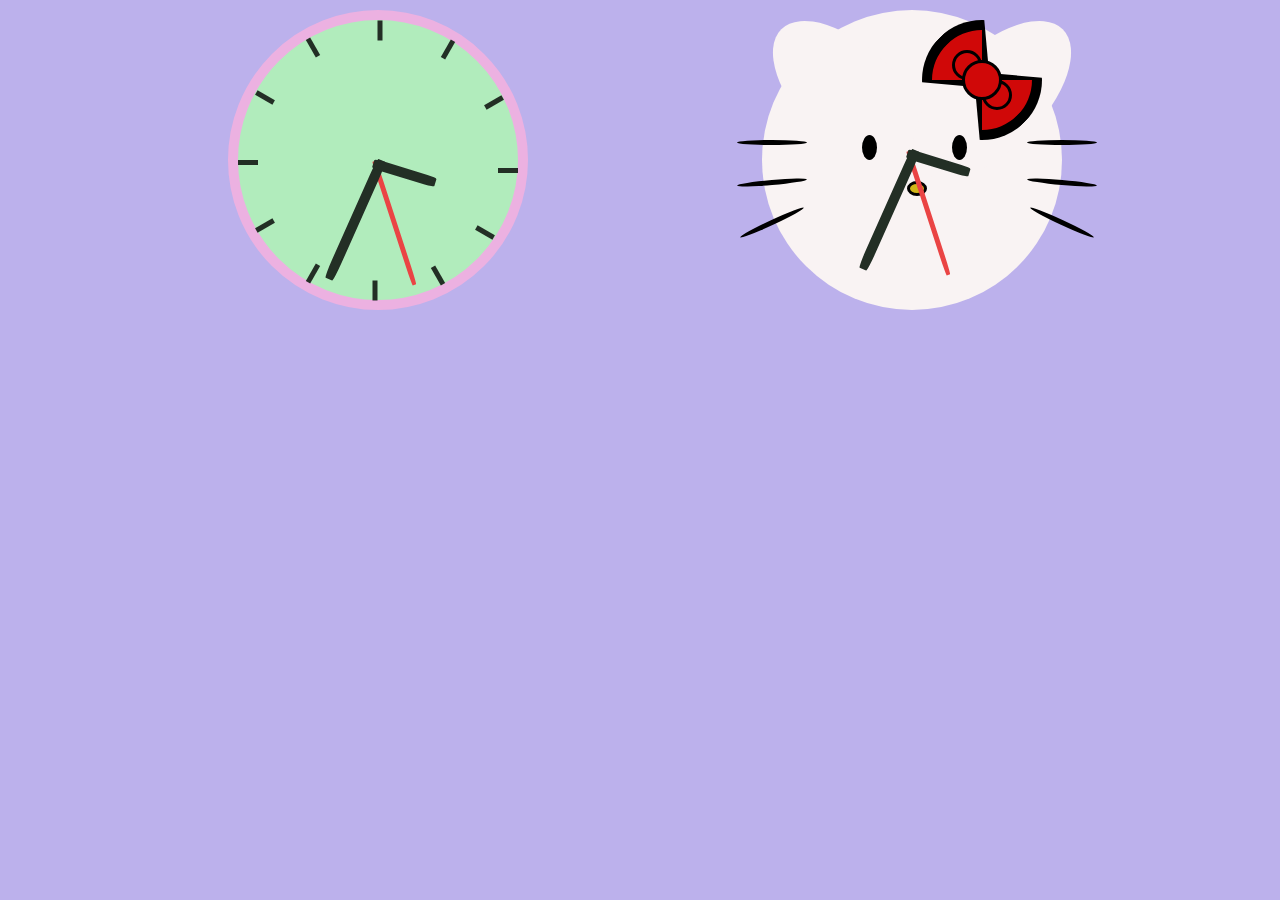
==== index.html @ f3e0c0d2 "implementing columns to position clocks and their features, and still fixing the mobile space issue" ====
<!DOCTYPE html>
<html>
<head lang="en-us">
	<title>Clock</title>
	<meta charset="utf-8">
	<meta name="viewport" content="width=device-width, initial-scale=1">
	<link rel="stylesheet" type="text/css" href="css/stylesheet.css">
</head>
<body>
	<div class="container-fluid">
		<div class="row">
			<div class="col-xs-12 col-sm-12 col-md-4 col-lg-4 col-lg-offset-2">
				<div id="clock">
					<div class="row">
						<div id="twelve" class="tick"></div>
						<div id="one" class="tick"></div>
						<div id="two" class="tick"></div>
						<div id="three" class="tick"></div>
						<div id="four" class="tick"></div>
						<div id="five" class="tick"></div>
						<div id="six" class="tick"></div>
						<div id="seven" class="tick"></div>
						<div id="eight" class="tick"></div>
						<div id="nine" class="tick"></div>
						<div id="ten" class="tick"></div>
						<div id="eleven" class="tick"></div>

						<div id="center" class="col-lg-12 col-xs-12">
							<div class="hour"></div>
							<div class="min"></div>
							<div class="sec"></div>
						</div>
				    </div>	
				</div>
			</div>
			<div class="col-xs-12 col-sm-12 col-md-4 col-lg-4 col-lg-offset-1">
				<div id="kitty-clock">
					<div class="row">
					<div id="left-ear" class="ear"></div>
					<div id="bow">						
					    <div id="trapezoid-red"></div>
					    <div id="trapeziod-black"></div>						
						<div id="left-knot" class="knot"></div>
						<div id="center-knot" class="knot"></div>
						<div id="right-knot" class="knot"></div>
					</div>
					<div id="right-ear" class="ear"></div>
						
						<div id="center" class="col-lg-12">
							<div class="row">								
								<div class="col-xs-12">
									<div class="hour"></div>
									<div class="min"></div>
									<div class="sec"></div>
								</div>
						    </div>
						    <div class="row">
						    		<div class="col-xs-1">						    	
							    		<div id="whisker1" class="whisker"></div>
							    		<div id="whisker2" class="whisker"></div>
							    		<div id="whisker3" class="whisker"></div>
						    		</div>
						    		<div class="col-xs-1">
							    		<div id="whisker4" class="whisker"></div>
							    		<div id="whisker5" class="whisker"></div>
							    		<div id="whisker6" class="whisker"></div>   
						    		</div> 	
						    	<div class="col-xs-1">
									<div id="left-eye" class="eyes"></div>
								</div>
								<div class="col-xs-1">
									<div id="right-eye" class="eyes"></div>
								</div>								
							</div>
							<div class="row">
								<div class="col-xs-1">
									<div id="nose"></div>
								</div>
							</div>
							
						</div>
				    </div>	
				</div>
	        </div>
	    </div>
	</div>

	<script src="https://ajax.googleapis.com/ajax/libs/jquery/2.2.4/jquery.min.js"></script>

	<script src="https://maxcdn.bootstrapcdn.com/bootstrap/3.3.7/js/bootstrap.min.js" integrity="sha384-Tc5IQib027qvyjSMfHjOMaLkfuWVxZxUPnCJA7l2mCWNIpG9mGCD8wGNIcPD7Txa" crossorigin="anonymous"></script>

	<link rel="stylesheet" href="https://maxcdn.bootstrapcdn.com/bootstrap/3.3.7/css/bootstrap.min.css" integrity="sha384-BVYiiSIFeK1dGmJRAkycuHAHRg32OmUcww7on3RYdg4Va+PmSTsz/K68vbdEjh4u" crossorigin="anonymous">

	<script type="text/javascript" src="js/app.js"></script>
</body>
</html>
---- css/stylesheet.css ----
/*
1) Basics

2) Clock
	a) Hands
	b) Face

3) Hello Kitty
	a) Head
	b) Face
	c) Bow
*/


/*1) Basics*/

html, .container-fluid{
	background-color: #BCB1EC;
}

body, .container-fluid{
	position: absolute;
	height: 100%;
	width: 100%;
}

/*2) Clock*/

/*a) Hands*/

.sec{
	background-color: #EA4444;
	width: 5px;
	height: 130px;
	border-radius: 15%;
	
	transform: rotate(180deg);
	transform-origin: .57rem .46rem;

	position: relative;
	z-index: 1;
}

.min{
	background-color: #232F25;
	width: 10px;
	height: 130px;
	border-radius: 15%;
	
	transform: rotate(180deg);
	transform-origin: .6rem .9rem;
	
	position: absolute;
	z-index: 2;
}

.hour{
	background-color: #232F25;
	width: 10px;
	height: 65px;
	border-radius: 15%;

	transform: rotate(180deg);
	transform-origin: .5rem .5rem;

	position: absolute;
	z-index: 3;
}

/*b) Face*/

#clock{
	background-color: #b1ecbc;
	height: 300px;
	width: 300px;
	border-radius: 50%;
	margin-top: 1rem;
	border: 10px solid #ecb1e1;

	/*looks centered*/
	padding-top: 14rem;
	padding-left: 13.5rem;
}

.tick{
	width: 20px;
	height: 5px;
	background-color: #232F25;

	position: absolute;
	z-index: 1;
}

#one{
	margin-left: 8rem;
	margin-top: -11.3rem;
	transform: rotate(120deg);
}

#two{
	margin-left: 12.6rem;
	margin-top: -6rem;
	transform: rotate(150deg);
}

#three{
	margin-left: 14rem;
	margin-top: .8rem;
}

#four{
	margin-left: 11.7rem;
	margin-top: 7rem;
	transform: rotate(210deg);
}

#five{
	margin-left: 7rem;
	margin-top: 11.3rem;
	transform: rotate(240deg);
}

#six{
	margin-top: 12.8rem;
	margin-left: .7rem;
	transform: rotate(90deg);
}

#seven{
	margin-top: 11.1rem;
	margin-left: -5.5rem;
	transform: rotate(120deg);
}

#eight{
	margin-top: 6.3rem;
	margin-left: -10.3rem;
	transform: rotate(150deg);
}

#nine{
	margin-left: -12rem;
}

#ten{
	margin-left: -10.3rem;
	margin-top: -6.5rem;
	transform: rotate(210deg);
}

#eleven{
	margin-left: -5.5rem;
	margin-top: -11.5rem;
	transform: rotate(240deg);
}

#twelve{
	margin-top: -13.2rem;
	margin-left: 1.2rem;
	transform: rotate(90deg);
}

/*2) Hello Kitty*/

/*a) Head*/

#kitty-clock{
	background-color: #F9F3F3;
	height: 300px;
	width: 300px;
	border-radius: 50%;
	margin-top: 1rem;

	padding-top: 14rem;
	padding-left: 14.5rem;

	position: absolute;
	z-index: 2;
}

@media(max-width: 425px){
	#kitty-clock{
		/*margin-left: 80%;*/
		/*margin-right: 5%;*/
	}
}

.ear{
	background-color: #F9F3F3;

	position: relative;
	z-index: -5;
	
    /*source: https://css-tricks.com/examples/ShapesOfCSS/*/
    /*oval*/
	width: 200px;
	height: 100px;
	-moz-border-radius: 100px / 50px;
	-webkit-border-radius: 100px / 50px;
	border-radius: 100px / 50px;
}

#right-ear{
	transform: rotate(135deg);
	margin-right: -37px;
	margin-top: -100px;	
}

#left-ear{
	transform: rotate(45deg);
	margin-top: -100px;
	margin-left: -140px;
}

/*b) Face*/

.whisker{
	height: 5px;
	width: 70px;
	border-radius: 50%;
	background-color: black;

	position: absolute;
	z-index: 0;
}

#whisker1{
	margin-left: -170px;
    margin-top: -140px;
    transform: rotate(0deg);
}

#whisker2{
	margin-left: -170px;
    margin-top: -100px;
    transform: rotate(-5deg);
}

#whisker3{
	margin-left: -170px;
    margin-top: -60px;
    transform: rotate(155deg);
}

#whisker4{
	margin-left: 90px;
    margin-top: -140px;
    transform: rotate(0deg);
}

#whisker5{
	margin-left: 90px;
    margin-top: -100px;
    transform: rotate(5deg);
}

#whisker6{
	margin-left: 90px;
    margin-top: -60px;
    transform: rotate(-155deg);
}

#nose{
	width: 20px;
	height: 15px;
	background-color: #D0B618;
	border-radius: 50%;
	margin-top: -100px;
	border: 3px solid black;

	position: absolute;
	z-index: 0;
}

.eyes{
	height: 15px;
	width: 25px;
	background-color: black;
	transform: rotate(90deg);
	border-radius: 50%;

	position: absolute;
	z-index: 0;
}

#left-eye{
	margin-left: -110px;
	margin-top: -140px;
}

#right-eye{
	margin-left: -50px;
	margin-top: -140px;
}

/*c) Bow*/

.knot{
	border-radius: 50%;
	border: 3px solid black;
	background-color: #D00808;
}

#center-knot{
	width: 40px;
	height: 40px;
	margin-top: -90px;
	margin-left: 70px;

	position: absolute;
	z-index: -1;
}

#left-knot{
	width: 30px;
	height: 30px;
	margin-top: -100px;
	margin-left: 60px;

	position: absolute;
	z-index: -2;
}

#right-knot{
	width: 30px;
	height: 30px;
	margin-top: -70px;
	margin-left: 90px;

	position: absolute;
	z-index: -2;
}

#trapezoid-red{
	margin-top: -120px;
	margin-left: 40px;

	border-radius: 50%;
	transform: rotate(135deg);
	position: absolute;
	z-index: -3;

	/*source: https://css-tricks.com/examples/ShapesOfCSS/*/
	/*trapeziod*/
	border-top: 50px solid #D00808;
	border-bottom: 50px solid #D00808;
	border-left: 50px solid transparent;
	border-right: 50px solid transparent;
	height: 0;
	width: 100px;
}

#trapeziod-black{
	margin-top: -130px;
	margin-left: 30px;

	border-radius: 50%;
	transform: rotate(135deg);
	position: absolute;
	z-index: -4;

	/*source: https://css-tricks.com/examples/ShapesOfCSS/*/
	/*trapeziod*/
	border-top: 60px solid black;
	border-bottom: 60px solid black;
	border-left: 50px solid transparent;
	border-right: 50px solid transparent;
	height: 0;
	width: 120px;
}
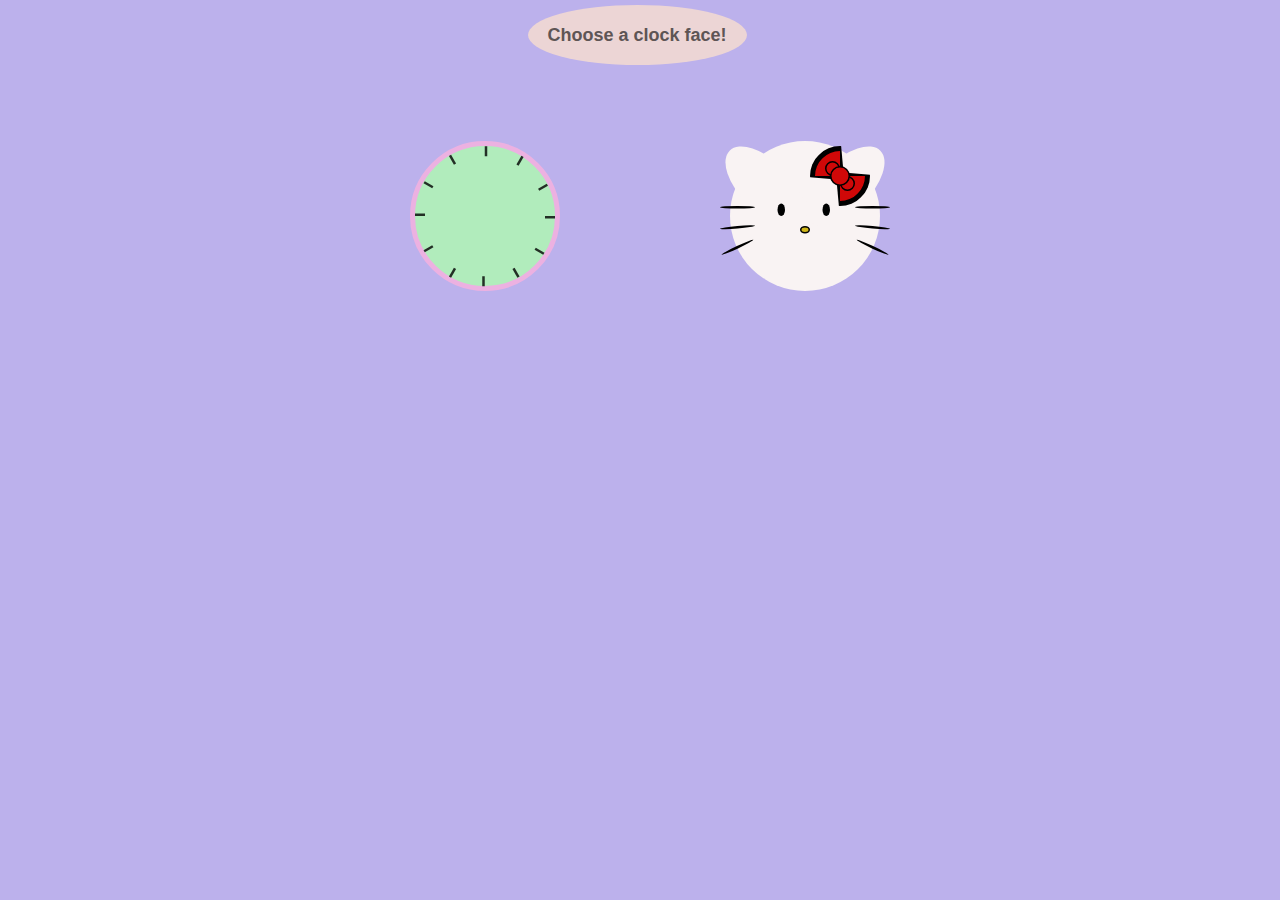
==== commit ec008173: "working on opening page, made the clocks smaller and with no hands" ====
--- a/index.html
+++ b/index.html
@@ -4,12 +4,23 @@
 	<title>Clock</title>
 	<meta charset="utf-8">
 	<meta name="viewport" content="width=device-width, initial-scale=1">
+	<link rel="stylesheet" type="text/css" href="css/normalize.css">
+	<!-- <link rel="stylesheet" type="text/css" href="css/kitty.css"> -->
+	<link rel="stylesheet" type="text/css" href="css/normal_clock.css">
 	<link rel="stylesheet" type="text/css" href="css/stylesheet.css">
 </head>
 <body>
+	<!--*user sees opening screen
+	    *asks user which clock to choose, with small images of each one (with no hands)
+	    *user clicks on one
+	    *clock displays in the center of screen
+	    *can alter colors?
+	    *small button at bottom of screen to change clock-->
 	<div class="container-fluid">
+	<h3><span class="label" id="choose">Choose a clock face!</span></h3>
 		<div class="row">
-			<div class="col-xs-12 col-sm-12 col-md-4 col-lg-4 col-lg-offset-2">
+			
+			 <div class="col-xs-1 col-xs-offset-3">
 				<div id="clock">
 					<div class="row">
 						<div id="twelve" class="tick"></div>
@@ -23,62 +34,36 @@
 						<div id="eight" class="tick"></div>
 						<div id="nine" class="tick"></div>
 						<div id="ten" class="tick"></div>
-						<div id="eleven" class="tick"></div>
-
-						<div id="center" class="col-lg-12 col-xs-12">
-							<div class="hour"></div>
-							<div class="min"></div>
-							<div class="sec"></div>
-						</div>
+						<div id="eleven" class="tick"></div>						
 				    </div>	
 				</div>
 			</div>
-			<div class="col-xs-12 col-sm-12 col-md-4 col-lg-4 col-lg-offset-1">
+			<div class="col-xs-1 col-xs-offset-2">
 				<div id="kitty-clock">
 					<div class="row">
-					<div id="left-ear" class="ear"></div>
-					<div id="bow">						
-					    <div id="trapezoid-red"></div>
-					    <div id="trapeziod-black"></div>						
-						<div id="left-knot" class="knot"></div>
-						<div id="center-knot" class="knot"></div>
-						<div id="right-knot" class="knot"></div>
-					</div>
-					<div id="right-ear" class="ear"></div>
+						<div id="left-ear" class="ear"></div>
+						<div id="bow">						
+						    <div id="trapezoid-red"></div>
+						    <div id="trapeziod-black"></div>						
+							<div id="left-knot" class="knot"></div>
+							<div id="center-knot" class="knot"></div>
+							<div id="right-knot" class="knot"></div>
+						</div>
+						<div id="right-ear" class="ear"></div>
 						
-						<div id="center" class="col-lg-12">
-							<div class="row">								
-								<div class="col-xs-12">
-									<div class="hour"></div>
-									<div class="min"></div>
-									<div class="sec"></div>
-								</div>
-						    </div>
-						    <div class="row">
-						    		<div class="col-xs-1">						    	
-							    		<div id="whisker1" class="whisker"></div>
-							    		<div id="whisker2" class="whisker"></div>
-							    		<div id="whisker3" class="whisker"></div>
-						    		</div>
-						    		<div class="col-xs-1">
-							    		<div id="whisker4" class="whisker"></div>
-							    		<div id="whisker5" class="whisker"></div>
-							    		<div id="whisker6" class="whisker"></div>   
-						    		</div> 	
-						    	<div class="col-xs-1">
-									<div id="left-eye" class="eyes"></div>
-								</div>
-								<div class="col-xs-1">
-									<div id="right-eye" class="eyes"></div>
-								</div>								
-							</div>
-							<div class="row">
-								<div class="col-xs-1">
-									<div id="nose"></div>
-								</div>
-							</div>
-							
+						<div id="left-whiskers">				    	
+							<div id="whisker1" class="whisker"></div>
+							<div id="whisker2" class="whisker"></div>
+							<div id="whisker3" class="whisker"></div>
 						</div>
+						<div id="right-whiskers"> 
+							<div id="whisker4" class="whisker"></div>
+							<div id="whisker5" class="whisker"></div>
+							<div id="whisker6" class="whisker"></div>   
+						</div> 	
+						<div id="left-eye" class="eyes"></div>
+						<div id="right-eye" class="eyes"></div>
+						<div id="nose"></div>
 				    </div>	
 				</div>
 	        </div>
@@ -91,6 +76,6 @@
 
 	<link rel="stylesheet" href="https://maxcdn.bootstrapcdn.com/bootstrap/3.3.7/css/bootstrap.min.css" integrity="sha384-BVYiiSIFeK1dGmJRAkycuHAHRg32OmUcww7on3RYdg4Va+PmSTsz/K68vbdEjh4u" crossorigin="anonymous">
 
-	<script type="text/javascript" src="js/app.js"></script>
+	<!-- <script type="text/javascript" src="js/app.js"></script> -->
 </body>
 </html>--- a/css/kitty.css
+++ b/css/kitty.css
@@ -0,0 +1,270 @@
+/*2) Hello Kitty*/
+
+html, .container-fluid{
+	background-color: #BCB1EC;
+}
+
+body, .container-fluid{
+	position: absolute;
+	height: 100%;
+	width: 100%;
+
+	padding-left: auto;
+	padding-right: auto;
+}
+
+/*a) Hands*/
+
+.sec{
+	background-color: #EA4444;
+	width: 5px;
+	height: 130px;
+	border-radius: 15%;
+
+	top: -5px;
+	
+	transform: rotate(180deg);
+	transform-origin: .5rem .5rem;/*.57rem .46rem;*/
+	position: relative;
+	z-index: 1;
+}
+
+.min{
+	background-color: #232F25;
+	width: 10px;
+	height: 130px;
+	border-radius: 15%;
+
+	top: -5px;
+	
+	transform: rotate(180deg);
+	transform-origin: .5rem .5rem;/*.6rem .9rem;*/
+	
+	position: absolute;
+	z-index: 2;
+}
+
+.hour{
+	background-color: #232F25;
+	width: 10px;
+	height: 65px;
+	border-radius: 15%;
+
+	top: -5px;
+
+	transform: rotate(180deg);
+	transform-origin: .5rem .5rem;
+
+	position: absolute;
+	z-index: 3;
+}
+
+/*a) Head*/
+
+#kitty-clock{
+	background-color: #F9F3F3;
+	height: 300px;
+	width: 300px;
+	border-radius: 50%;
+	margin-top: 1rem;
+
+	padding-top: 14rem;
+	padding-left: 14.5rem;
+
+	position: absolute;
+	z-index: 2;
+}
+
+.ear{
+	background-color: #F9F3F3;
+
+	position: relative;
+	z-index: -5;
+	
+    /*source: https://css-tricks.com/examples/ShapesOfCSS/*/
+    /*oval*/
+	width: 200px;
+	height: 100px;
+	-moz-border-radius: 100px / 50px;
+	-webkit-border-radius: 100px / 50px;
+	border-radius: 100px / 50px;
+}
+
+#right-ear{
+	transform: rotate(135deg);
+	margin-right: -17px;
+	margin-top: -100px;	
+}
+
+#left-ear{
+	transform: rotate(45deg);
+	
+	margin-top: -100px;
+	margin-left: -160px;
+	
+}
+
+/*b) Face*/
+
+.whisker{
+	height: 5px;
+	width: 70px;
+	border-radius: 50%;
+	background-color: black;
+
+	position: absolute;
+	z-index: 0;
+}
+
+#whisker1{
+	margin-left: -170px;
+    margin-top: -140px;
+    transform: rotate(0deg);
+}
+
+#whisker2{
+	margin-left: -170px;
+    margin-top: -100px;
+    transform: rotate(-5deg);
+}
+
+#whisker3{
+	margin-left: -170px;
+    margin-top: -60px;
+    transform: rotate(155deg);
+}
+
+#whisker4{
+	margin-left: 80px;
+    margin-top: -140px;
+    transform: rotate(0deg);
+}
+
+#whisker5{
+	margin-left: 80px;
+    margin-top: -100px;
+    transform: rotate(5deg);
+}
+
+#whisker6{
+	margin-left: 80px;
+    margin-top: -60px;
+    transform: rotate(-155deg);
+}
+
+#nose{
+	width: 20px;
+	height: 15px;
+	background-color: #D0B618;
+	border-radius: 50%;
+	margin-top: -100px;
+	border: 3px solid black;
+
+	position: absolute;
+	z-index: 0;
+}
+
+.eyes{
+	height: 15px;
+	width: 25px;
+	background-color: black;
+	transform: rotate(90deg);
+	border-radius: 50%;
+
+	position: absolute;
+	z-index: 0;
+}
+
+#left-eye{
+	margin-left: -110px;
+	margin-top: -140px;
+}
+
+#right-eye{
+	margin-left: -50px;
+	margin-top: -140px;
+}
+
+/*c) Bow*/
+
+#bow{
+	position: absolute;
+	left: 160px;
+	top: 10px;
+}
+
+.knot{
+	border-radius: 50%;
+	border: 3px solid black;
+	background-color: #D00808;
+}
+
+#center-knot{
+	width: 40px;
+	height: 40px;
+	margin-top: 40px;
+	margin-left: 40px;
+
+	position: absolute;
+	z-index: -1;
+}
+
+#left-knot{
+	width: 30px;
+	height: 30px;
+
+	margin-top: 30px;
+	margin-left: 30px;
+
+	position: absolute;
+	z-index: -2;
+}
+
+#right-knot{
+	width: 30px;
+	height: 30px;
+
+	margin-top: 60px;
+	margin-left: 60px;
+
+	position: absolute;
+	z-index: -2;
+}
+
+#trapezoid-red{
+	margin-top: 10px;
+	margin-left: 10px;
+
+	border-radius: 50%;
+	transform: rotate(135deg);
+	position: absolute;
+	z-index: -3;
+
+	/*source: https://css-tricks.com/examples/ShapesOfCSS/*/
+	/*trapeziod*/
+	border-top: 50px solid #D00808;
+	border-bottom: 50px solid #D00808;
+	border-left: 50px solid transparent;
+	border-right: 50px solid transparent;
+	height: 0;
+	width: 100px;
+}
+
+#trapeziod-black{
+	/*margin-top: 0px;
+	margin-left: 0px;*/
+
+	border-radius: 50%;
+	transform: rotate(135deg);
+	position: absolute;
+	z-index: -4;
+
+	/*source: https://css-tricks.com/examples/ShapesOfCSS/*/
+	/*trapeziod*/
+	border-top: 60px solid black;
+	border-bottom: 60px solid black;
+	border-left: 50px solid transparent;
+	border-right: 50px solid transparent;
+	height: 0;
+	width: 120px;
+}--- a/css/normal_clock.css
+++ b/css/normal_clock.css
@@ -0,0 +1,152 @@
+html, .container-fluid{
+	background-color: #BCB1EC;
+}
+
+body, .container-fluid{
+	position: absolute;
+	height: 100%;
+	width: 100%;
+
+	padding-left: auto;
+	padding-right: auto;
+}
+
+/*Hands*/
+
+.sec{
+	background-color: #EA4444;
+	width: 5px;
+	height: 130px;
+	border-radius: 15%;
+
+	top: -5px;
+	
+	transform: rotate(180deg);
+	transform-origin: .5rem .5rem;/*.57rem .46rem;*/
+	position: relative;
+	z-index: 1;
+}
+
+.min{
+	background-color: #232F25;
+	width: 10px;
+	height: 130px;
+	border-radius: 15%;
+
+	top: -5px;
+	
+	transform: rotate(180deg);
+	transform-origin: .5rem .5rem;/*.6rem .9rem;*/
+	
+	position: absolute;
+	z-index: 2;
+}
+
+.hour{
+	background-color: #232F25;
+	width: 10px;
+	height: 65px;
+	border-radius: 15%;
+
+	top: -5px;
+
+	transform: rotate(180deg);
+	transform-origin: .5rem .5rem;
+
+	position: absolute;
+	z-index: 3;
+}
+
+/*Face*/
+
+#clock{
+	background-color: #b1ecbc;
+	height: 300px;
+	width: 300px;
+	border-radius: 50%;
+	margin-top: 1rem;
+	border: 10px solid #ecb1e1;
+
+	/*looks centered*/
+	padding-top: 14rem;
+	padding-left: 13.5rem;
+}
+
+.tick{
+	width: 20px;
+	height: 5px;
+	background-color: #232F25;
+
+	position: absolute;
+	z-index: 1;
+}
+
+#one{
+	margin-left: 8rem;
+	margin-top: -11.3rem;
+	transform: rotate(120deg);
+}
+
+#two{
+	margin-left: 12.6rem;
+	margin-top: -6rem;
+	transform: rotate(150deg);
+}
+
+#three{
+	margin-left: 14rem;
+	margin-top: 0rem;
+}
+
+#four{
+	margin-left: 11.9rem;
+	margin-top: 6.8rem;
+	transform: rotate(210deg);
+}
+
+#five{
+	margin-left: 7.2rem;
+	margin-top: 11.1rem;
+	transform: rotate(240deg);
+}
+
+#six{
+	margin-top: 12.8rem;
+	margin-left: .7rem;
+	transform: rotate(90deg);
+}
+
+#seven{
+	margin-top: 11.1rem;
+	margin-left: -5.5rem;
+	transform: rotate(120deg);
+}
+
+#eight{
+	margin-top: 6.3rem;
+	margin-left: -10.3rem;
+	transform: rotate(150deg);
+}
+
+#nine{
+	margin-left: -12rem;
+	margin-top: -.5rem;
+}
+
+#ten{
+	margin-left: -10.3rem;
+	margin-top: -6.5rem;
+	transform: rotate(210deg);
+}
+
+#eleven{
+	margin-left: -5.5rem;
+	margin-top: -11.5rem;
+	transform: rotate(240deg);
+}
+
+#twelve{
+	margin-top: -13.2rem;
+	margin-left: 1.2rem;
+	transform: rotate(90deg);
+}--- a/css/stylesheet.css
+++ b/css/stylesheet.css
@@ -1,169 +1,31 @@
-/*
-1) Basics
-
-2) Clock
-	a) Hands
-	b) Face
-
-3) Hello Kitty
-	a) Head
-	b) Face
-	c) Bow
-*/
-
-
-/*1) Basics*/
-
 html, .container-fluid{
 	background-color: #BCB1EC;
+
 }
 
 body, .container-fluid{
 	position: absolute;
 	height: 100%;
 	width: 100%;
-}
-
-/*2) Clock*/
-
-/*a) Hands*/
-
-.sec{
-	background-color: #EA4444;
-	width: 5px;
-	height: 130px;
-	border-radius: 15%;
-	
-	transform: rotate(180deg);
-	transform-origin: .57rem .46rem;
-
-	position: relative;
-	z-index: 1;
-}
-
-.min{
-	background-color: #232F25;
-	width: 10px;
-	height: 130px;
-	border-radius: 15%;
-	
-	transform: rotate(180deg);
-	transform-origin: .6rem .9rem;
-	
-	position: absolute;
-	z-index: 2;
-}
-
-.hour{
-	background-color: #232F25;
-	width: 10px;
-	height: 65px;
-	border-radius: 15%;
-
-	transform: rotate(180deg);
-	transform-origin: .5rem .5rem;
-
-	position: absolute;
-	z-index: 3;
-}
-
-/*b) Face*/
-
-#clock{
-	background-color: #b1ecbc;
-	height: 300px;
-	width: 300px;
-	border-radius: 50%;
-	margin-top: 1rem;
-	border: 10px solid #ecb1e1;
-
-	/*looks centered*/
-	padding-top: 14rem;
-	padding-left: 13.5rem;
-}
-
-.tick{
-	width: 20px;
-	height: 5px;
-	background-color: #232F25;
-
-	position: absolute;
-	z-index: 1;
-}
-
-#one{
-	margin-left: 8rem;
-	margin-top: -11.3rem;
-	transform: rotate(120deg);
-}
-
-#two{
-	margin-left: 12.6rem;
-	margin-top: -6rem;
-	transform: rotate(150deg);
-}
-
-#three{
-	margin-left: 14rem;
-	margin-top: .8rem;
-}
-
-#four{
-	margin-left: 11.7rem;
-	margin-top: 7rem;
-	transform: rotate(210deg);
-}
-
-#five{
-	margin-left: 7rem;
-	margin-top: 11.3rem;
-	transform: rotate(240deg);
-}
-
-#six{
-	margin-top: 12.8rem;
-	margin-left: .7rem;
-	transform: rotate(90deg);
-}
-
-#seven{
-	margin-top: 11.1rem;
-	margin-left: -5.5rem;
-	transform: rotate(120deg);
-}
-
-#eight{
-	margin-top: 6.3rem;
-	margin-left: -10.3rem;
-	transform: rotate(150deg);
-}
-
-#nine{
-	margin-left: -12rem;
-}
-
-#ten{
-	margin-left: -10.3rem;
-	margin-top: -6.5rem;
-	transform: rotate(210deg);
-}
-
-#eleven{
-	margin-left: -5.5rem;
-	margin-top: -11.5rem;
-	transform: rotate(240deg);
-}
-
-#twelve{
-	margin-top: -13.2rem;
-	margin-left: 1.2rem;
-	transform: rotate(90deg);
-}
-
-/*2) Hello Kitty*/
-
-/*a) Head*/
-
+
+	padding-left: auto;
+	padding-right: auto;
+
+}
+
+#choose{
+	padding: 20px;
+	border-radius: 50%;
+	background-color: #ECD5D5;
+	color: #5e5555;
+	margin-left: 41%;	
+	margin-top: 10px;
+}
+
+#clock, #kitty-clock{
+	transform: scale(.5);
+
+}
 #kitty-clock{
 	background-color: #F9F3F3;
 	height: 300px;
@@ -176,13 +38,6 @@
 
 	position: absolute;
 	z-index: 2;
-}
-
-@media(max-width: 425px){
-	#kitty-clock{
-		/*margin-left: 80%;*/
-		/*margin-right: 5%;*/
-	}
 }
 
 .ear{
@@ -202,17 +57,28 @@
 
 #right-ear{
 	transform: rotate(135deg);
-	margin-right: -37px;
+	margin-right: -17px;
 	margin-top: -100px;	
 }
 
 #left-ear{
 	transform: rotate(45deg);
+	
 	margin-top: -100px;
-	margin-left: -140px;
+	margin-left: -160px;
+	
 }
 
 /*b) Face*/
+
+#left-whiskers{
+	margin-top: 130px;
+	margin-left: 20px;
+}
+
+#right-whiskers{
+	margin-left: 40px;
+}
 
 .whisker{
 	height: 5px;
@@ -243,19 +109,19 @@
 }
 
 #whisker4{
-	margin-left: 90px;
+	margin-left: 80px;
     margin-top: -140px;
     transform: rotate(0deg);
 }
 
 #whisker5{
-	margin-left: 90px;
+	margin-left: 80px;
     margin-top: -100px;
     transform: rotate(5deg);
 }
 
 #whisker6{
-	margin-left: 90px;
+	margin-left: 80px;
     margin-top: -60px;
     transform: rotate(-155deg);
 }
@@ -266,6 +132,7 @@
 	background-color: #D0B618;
 	border-radius: 50%;
 	margin-top: -100px;
+	margin-left: 10px;
 	border: 3px solid black;
 
 	position: absolute;
@@ -284,16 +151,22 @@
 }
 
 #left-eye{
-	margin-left: -110px;
+	margin-left: -40px;
 	margin-top: -140px;
 }
 
 #right-eye{
-	margin-left: -50px;
+	margin-left: 50px;
 	margin-top: -140px;
 }
 
 /*c) Bow*/
+
+#bow{
+	position: absolute;
+	left: 160px;
+	top: 10px;
+}
 
 .knot{
 	border-radius: 50%;
@@ -304,8 +177,8 @@
 #center-knot{
 	width: 40px;
 	height: 40px;
-	margin-top: -90px;
-	margin-left: 70px;
+	margin-top: 40px;
+	margin-left: 40px;
 
 	position: absolute;
 	z-index: -1;
@@ -314,8 +187,9 @@
 #left-knot{
 	width: 30px;
 	height: 30px;
-	margin-top: -100px;
-	margin-left: 60px;
+
+	margin-top: 30px;
+	margin-left: 30px;
 
 	position: absolute;
 	z-index: -2;
@@ -324,16 +198,17 @@
 #right-knot{
 	width: 30px;
 	height: 30px;
-	margin-top: -70px;
-	margin-left: 90px;
+
+	margin-top: 60px;
+	margin-left: 60px;
 
 	position: absolute;
 	z-index: -2;
 }
 
 #trapezoid-red{
-	margin-top: -120px;
-	margin-left: 40px;
+	margin-top: 10px;
+	margin-left: 10px;
 
 	border-radius: 50%;
 	transform: rotate(135deg);
@@ -351,8 +226,8 @@
 }
 
 #trapeziod-black{
-	margin-top: -130px;
-	margin-left: 30px;
+	/*margin-top: 0px;
+	margin-left: 0px;*/
 
 	border-radius: 50%;
 	transform: rotate(135deg);
@@ -366,7 +241,4 @@
 	border-left: 50px solid transparent;
 	border-right: 50px solid transparent;
 	height: 0;
-	width: 120px;
-}
-
-
+	width: 120px;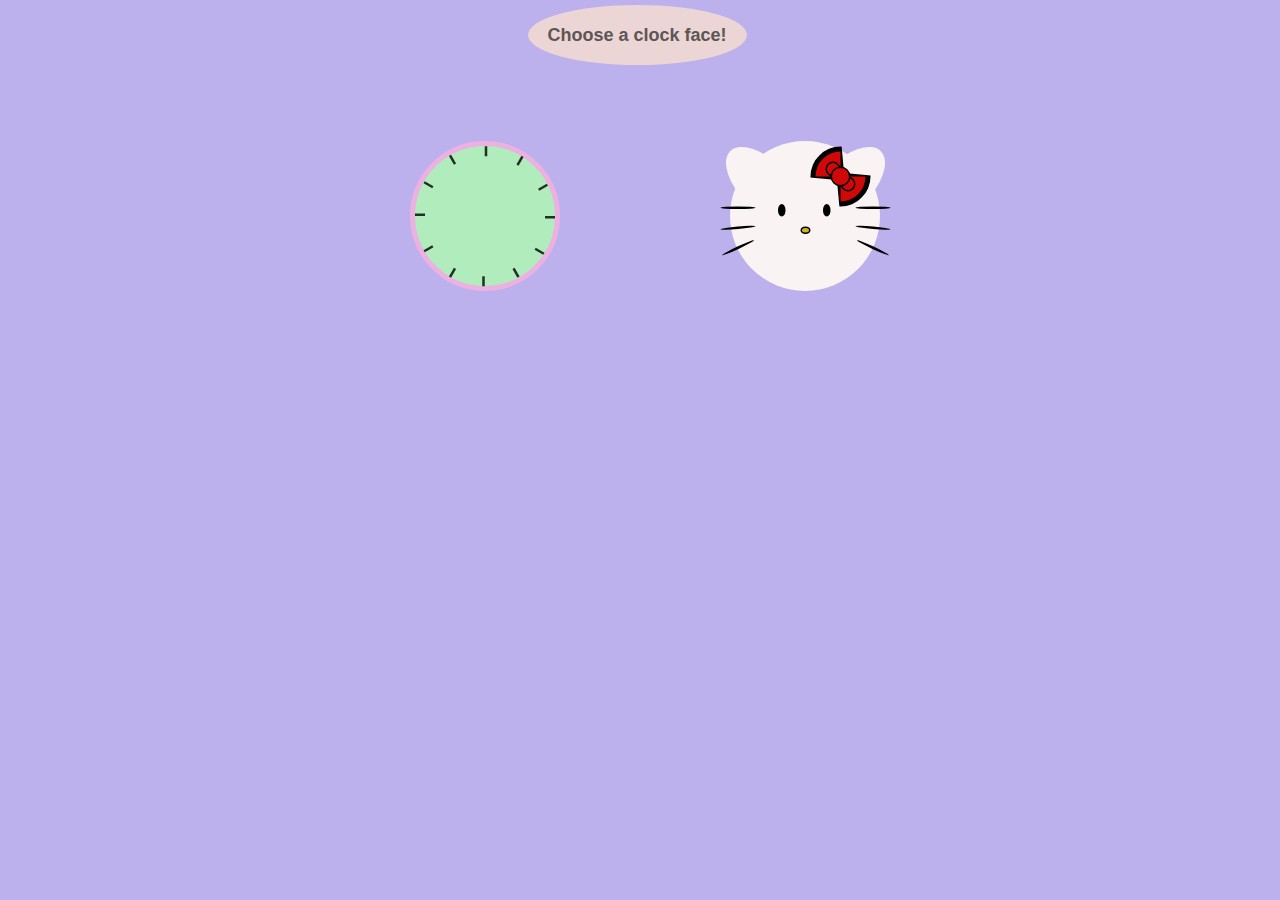
==== commit f895f6bb: "added index.js" ====
--- a/index.html
+++ b/index.html
@@ -21,7 +21,7 @@
 		<div class="row">
 			
 			 <div class="col-xs-1 col-xs-offset-3">
-				<div id="clock">
+				<div id="normal-clock" class="btn">
 					<div class="row">
 						<div id="twelve" class="tick"></div>
 						<div id="one" class="tick"></div>
@@ -39,7 +39,7 @@
 				</div>
 			</div>
 			<div class="col-xs-1 col-xs-offset-2">
-				<div id="kitty-clock">
+				<div id="kitty-clock" class="btn">
 					<div class="row">
 						<div id="left-ear" class="ear"></div>
 						<div id="bow">						
@@ -76,6 +76,6 @@
 
 	<link rel="stylesheet" href="https://maxcdn.bootstrapcdn.com/bootstrap/3.3.7/css/bootstrap.min.css" integrity="sha384-BVYiiSIFeK1dGmJRAkycuHAHRg32OmUcww7on3RYdg4Va+PmSTsz/K68vbdEjh4u" crossorigin="anonymous">
 
-	<!-- <script type="text/javascript" src="js/app.js"></script> -->
+	<script type="text/javascript" src="js/index.js"></script>
 </body>
 </html>--- a/css/normal_clock.css
+++ b/css/normal_clock.css
@@ -59,7 +59,7 @@
 
 /*Face*/
 
-#clock{
+#normal-clock{
 	background-color: #b1ecbc;
 	height: 300px;
 	width: 300px;
--- a/css/stylesheet.css
+++ b/css/stylesheet.css
@@ -22,7 +22,7 @@
 	margin-top: 10px;
 }
 
-#clock, #kitty-clock{
+#normal-clock, #kitty-clock{
 	transform: scale(.5);
 
 }
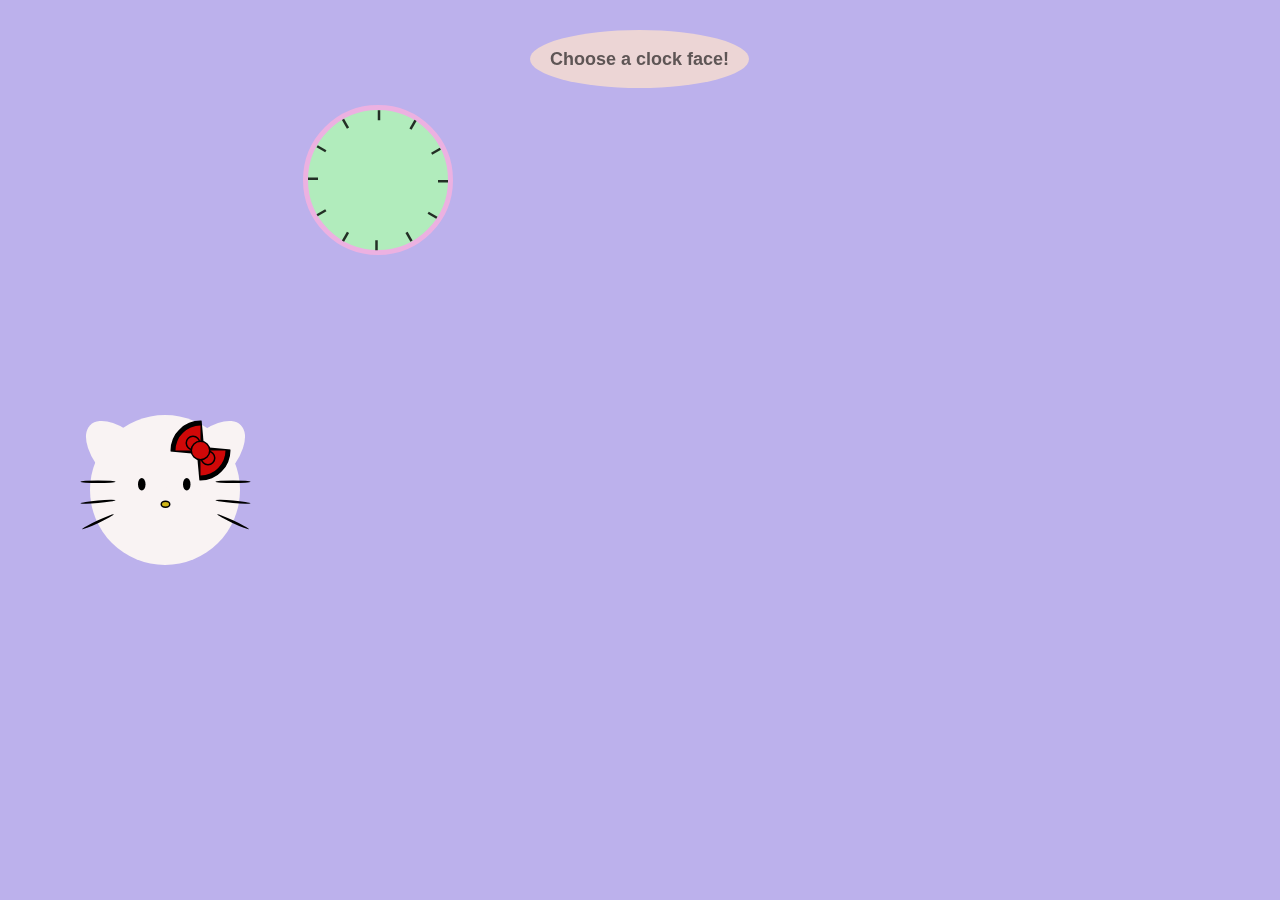
==== commit a509601d: "working on mobile view and centering the clocks" ====
--- a/index.html
+++ b/index.html
@@ -17,11 +17,13 @@
 	    *can alter colors?
 	    *small button at bottom of screen to change clock-->
 	<div class="container-fluid">
-	<h3><span class="label" id="choose">Choose a clock face!</span></h3>
+		<div class="row">		
+			<h3><span class="label centered-fixed" id="choose">Choose a clock face!</span></h3>
+		</div>
 		<div class="row">
 			
-			 <div class="col-xs-1 col-xs-offset-3">
-				<div id="normal-clock" class="btn">
+			 <div class="col-lg-6 col-md-4 col-md-offset-2 col-sm-4 col-sm-offset-1 col-xs-12">
+				<div id="normal-clock" class="btn" action="">
 					<div class="row">
 						<div id="twelve" class="tick"></div>
 						<div id="one" class="tick"></div>
@@ -38,8 +40,8 @@
 				    </div>	
 				</div>
 			</div>
-			<div class="col-xs-1 col-xs-offset-2">
-				<div id="kitty-clock" class="btn">
+			<div class="col-lg-6 col-md-4 col-sm-4 col-xs-12 centered">
+				<div id="kitty-clock" class="btn" action="kitty.html">
 					<div class="row">
 						<div id="left-ear" class="ear"></div>
 						<div id="bow">						
--- a/css/normal_clock.css
+++ b/css/normal_clock.css
@@ -149,4 +149,10 @@
 	margin-top: -13.2rem;
 	margin-left: 1.2rem;
 	transform: rotate(90deg);
+}
+
+@media(max-width: 428px){
+	#normal-clock{
+		transform: scale(.7);
+	}
 }--- a/css/stylesheet.css
+++ b/css/stylesheet.css
@@ -18,7 +18,7 @@
 	border-radius: 50%;
 	background-color: #ECD5D5;
 	color: #5e5555;
-	margin-left: 41%;	
+	/*margin-left: 41%;	*/
 	margin-top: 10px;
 }
 
@@ -241,4 +241,53 @@
 	border-left: 50px solid transparent;
 	border-right: 50px solid transparent;
 	height: 0;
-	width: 120px;+	width: 120px;
+}
+
+/*media queries*/
+@media(max-width: 768px){
+	#normal-clock{
+		margin-left: 11%;
+	}
+	#kitty-clock{
+		margin-left: 11%;
+	}
+}
+
+@media(max-width: 425px){
+	#normal-clock{
+		margin-left: 11%;
+	}
+	#kitty-clock{
+		margin-left: 11%;
+		margin-top: -10rem;
+	}
+}
+
+@media(max-width: 375px){
+	#normal-clock{
+		margin-left: 7%;
+	}
+	#kitty-clock{
+		margin-left: 7%;
+		margin-top: -10rem;
+	}
+}
+
+@media(max-width: 320px){
+	#normal-clock{
+		margin-left: 0;
+	}
+	#kitty-clock{
+		margin-left: 0;
+		margin-top: -10rem;
+	}
+}
+
+
+/*source: https://css-tricks.com/quick-css-trick-how-to-center-an-object-exactly-in-the-center/ */
+.centered-fixed {
+  position: fixed;
+  left: 50%;
+  margin-left: -110px;
+}
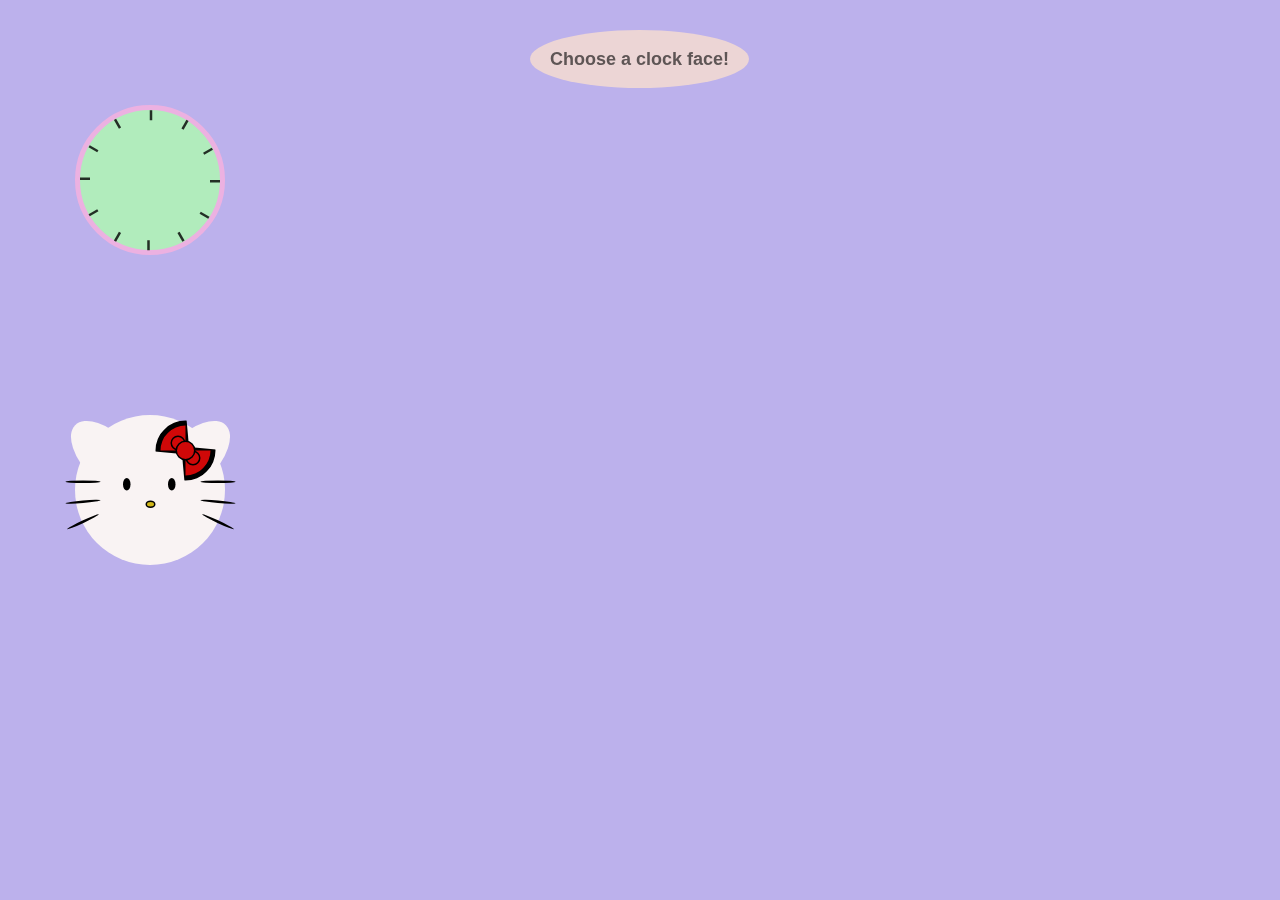
==== commit d17411e0: "still on mobile view" ====
--- a/index.html
+++ b/index.html
@@ -7,7 +7,7 @@
 	<link rel="stylesheet" type="text/css" href="css/normalize.css">
 	<!-- <link rel="stylesheet" type="text/css" href="css/kitty.css"> -->
 	<link rel="stylesheet" type="text/css" href="css/normal_clock.css">
-	<link rel="stylesheet" type="text/css" href="css/stylesheet.css">
+	<link rel="stylesheet" type="text/css" href="css/index.css">
 </head>
 <body>
 	<!--*user sees opening screen
@@ -22,7 +22,7 @@
 		</div>
 		<div class="row">
 			
-			 <div class="col-lg-6 col-md-4 col-md-offset-2 col-sm-4 col-sm-offset-1 col-xs-12">
+			 <div class="">
 				<div id="normal-clock" class="btn" action="">
 					<div class="row">
 						<div id="twelve" class="tick"></div>
@@ -40,7 +40,7 @@
 				    </div>	
 				</div>
 			</div>
-			<div class="col-lg-6 col-md-4 col-sm-4 col-xs-12 centered">
+			<div class="">
 				<div id="kitty-clock" class="btn" action="kitty.html">
 					<div class="row">
 						<div id="left-ear" class="ear"></div>
--- a/css/index.css
+++ b/css/index.css
@@ -0,0 +1,294 @@
+html, .container-fluid{
+	background-color: #BCB1EC;
+
+}
+
+body, .container-fluid{
+	position: absolute;
+	height: 100%;
+	width: 100%;
+
+	padding-left: auto;
+	padding-right: auto;
+
+}
+
+#choose{
+	padding: 20px;
+	border-radius: 50%;
+	background-color: #ECD5D5;
+	color: #5e5555;
+	/*margin-left: 41%;	*/
+	margin-top: 10px;
+}
+
+#normal-clock, #kitty-clock{
+	transform: scale(.5);
+
+}
+#kitty-clock{
+	background-color: #F9F3F3;
+	height: 300px;
+	width: 300px;
+	border-radius: 50%;
+	margin-top: 1rem;
+
+	padding-top: 14rem;
+	padding-left: 14.5rem;
+
+	position: absolute;
+	z-index: 2;
+}
+
+.ear{
+	background-color: #F9F3F3;
+
+	position: relative;
+	z-index: -5;
+	
+    /*source: https://css-tricks.com/examples/ShapesOfCSS/*/
+    /*oval*/
+	width: 200px;
+	height: 100px;
+	-moz-border-radius: 100px / 50px;
+	-webkit-border-radius: 100px / 50px;
+	border-radius: 100px / 50px;
+}
+
+#right-ear{
+	transform: rotate(135deg);
+	margin-right: -17px;
+	margin-top: -100px;	
+}
+
+#left-ear{
+	transform: rotate(45deg);
+	
+	margin-top: -100px;
+	margin-left: -160px;
+	
+}
+
+/*b) Face*/
+
+#left-whiskers{
+	margin-top: 130px;
+	margin-left: 20px;
+}
+
+#right-whiskers{
+	margin-left: 40px;
+}
+
+.whisker{
+	height: 5px;
+	width: 70px;
+	border-radius: 50%;
+	background-color: black;
+
+	position: absolute;
+	z-index: 0;
+}
+
+#whisker1{
+	margin-left: -170px;
+    margin-top: -140px;
+    transform: rotate(0deg);
+}
+
+#whisker2{
+	margin-left: -170px;
+    margin-top: -100px;
+    transform: rotate(-5deg);
+}
+
+#whisker3{
+	margin-left: -170px;
+    margin-top: -60px;
+    transform: rotate(155deg);
+}
+
+#whisker4{
+	margin-left: 80px;
+    margin-top: -140px;
+    transform: rotate(0deg);
+}
+
+#whisker5{
+	margin-left: 80px;
+    margin-top: -100px;
+    transform: rotate(5deg);
+}
+
+#whisker6{
+	margin-left: 80px;
+    margin-top: -60px;
+    transform: rotate(-155deg);
+}
+
+#nose{
+	width: 20px;
+	height: 15px;
+	background-color: #D0B618;
+	border-radius: 50%;
+	margin-top: -100px;
+	margin-left: 10px;
+	border: 3px solid black;
+
+	position: absolute;
+	z-index: 0;
+}
+
+.eyes{
+	height: 15px;
+	width: 25px;
+	background-color: black;
+	transform: rotate(90deg);
+	border-radius: 50%;
+
+	position: absolute;
+	z-index: 0;
+}
+
+#left-eye{
+	margin-left: -40px;
+	margin-top: -140px;
+}
+
+#right-eye{
+	margin-left: 50px;
+	margin-top: -140px;
+}
+
+/*c) Bow*/
+
+#bow{
+	position: absolute;
+	left: 160px;
+	top: 10px;
+}
+
+.knot{
+	border-radius: 50%;
+	border: 3px solid black;
+	background-color: #D00808;
+}
+
+#center-knot{
+	width: 40px;
+	height: 40px;
+	margin-top: 40px;
+	margin-left: 40px;
+
+	position: absolute;
+	z-index: -1;
+}
+
+#left-knot{
+	width: 30px;
+	height: 30px;
+
+	margin-top: 30px;
+	margin-left: 30px;
+
+	position: absolute;
+	z-index: -2;
+}
+
+#right-knot{
+	width: 30px;
+	height: 30px;
+
+	margin-top: 60px;
+	margin-left: 60px;
+
+	position: absolute;
+	z-index: -2;
+}
+
+#trapezoid-red{
+	margin-top: 10px;
+	margin-left: 10px;
+
+	border-radius: 50%;
+	transform: rotate(135deg);
+	position: absolute;
+	z-index: -3;
+
+	/*source: https://css-tricks.com/examples/ShapesOfCSS/*/
+	/*trapeziod*/
+	border-top: 50px solid #D00808;
+	border-bottom: 50px solid #D00808;
+	border-left: 50px solid transparent;
+	border-right: 50px solid transparent;
+	height: 0;
+	width: 100px;
+}
+
+#trapeziod-black{
+	/*margin-top: 0px;
+	margin-left: 0px;*/
+
+	border-radius: 50%;
+	transform: rotate(135deg);
+	position: absolute;
+	z-index: -4;
+
+	/*source: https://css-tricks.com/examples/ShapesOfCSS/*/
+	/*trapeziod*/
+	border-top: 60px solid black;
+	border-bottom: 60px solid black;
+	border-left: 50px solid transparent;
+	border-right: 50px solid transparent;
+	height: 0;
+	width: 120px;
+}
+
+/*media queries*/
+/*@media(max-width: 768px){
+	#normal-clock{
+		margin-left: 11%;
+	}
+	#kitty-clock{
+		margin-left: 11%;
+	}
+}
+
+@media(max-width: 425px){
+	#normal-clock{
+		margin-left: 11%;
+	}
+	#kitty-clock{
+		margin-left: 11%;
+		margin-top: -10rem;
+	}
+}
+*/
+@media(max-width: 400px){
+	#normal-clock{
+		margin-left: 9vw;
+	}
+	#kitty-clock{
+		margin-left: 9vw;
+		margin-top: -10rem;
+	}
+}
+
+@media(max-width: 336px){
+	#normal-clock{
+		margin-left: 5vw;
+		
+	}
+	#kitty-clock{
+		margin-left: 5vw;
+		margin-top: -10rem;
+	}
+}
+
+
+/*source: https://css-tricks.com/quick-css-trick-how-to-center-an-object-exactly-in-the-center/ */
+.centered-fixed {
+  position: fixed;
+  left: 50%;
+  margin-left: -110px;
+}
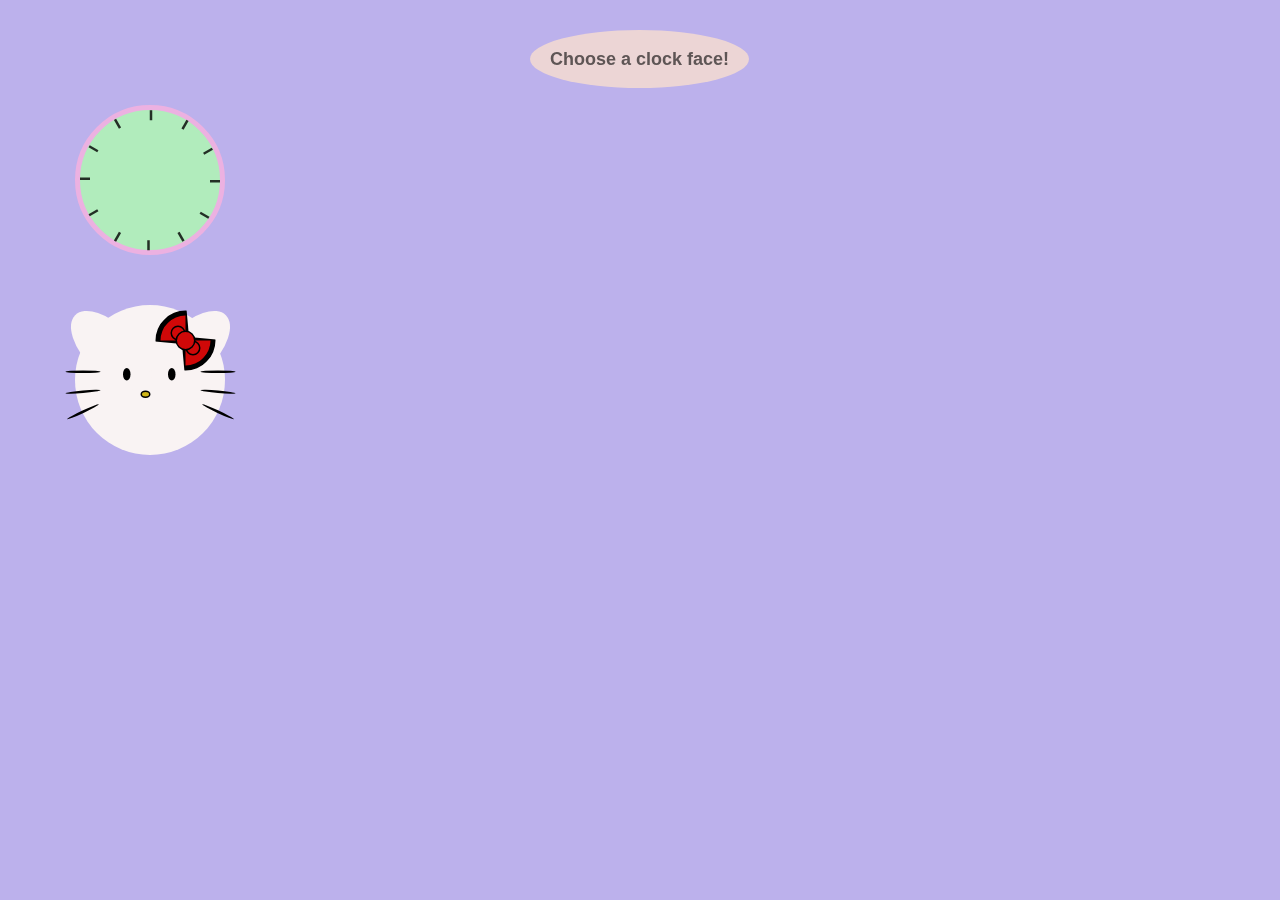
==== commit dcfffc41: "put in @import for kitty.css in index.css" ====
--- a/index.html
+++ b/index.html
@@ -5,7 +5,6 @@
 	<meta charset="utf-8">
 	<meta name="viewport" content="width=device-width, initial-scale=1">
 	<link rel="stylesheet" type="text/css" href="css/normalize.css">
-	<!-- <link rel="stylesheet" type="text/css" href="css/kitty.css"> -->
 	<link rel="stylesheet" type="text/css" href="css/normal_clock.css">
 	<link rel="stylesheet" type="text/css" href="css/index.css">
 </head>
--- a/css/index.css
+++ b/css/index.css
@@ -1,3 +1,5 @@
+@import url("kitty.css");
+
 html, .container-fluid{
 	background-color: #BCB1EC;
 
@@ -26,7 +28,7 @@
 	transform: scale(.5);
 
 }
-#kitty-clock{
+/*#kitty-clock{
 	background-color: #F9F3F3;
 	height: 300px;
 	width: 300px;
@@ -46,9 +48,9 @@
 	position: relative;
 	z-index: -5;
 	
-    /*source: https://css-tricks.com/examples/ShapesOfCSS/*/
+    source: https://css-tricks.com/examples/ShapesOfCSS/
     /*oval*/
-	width: 200px;
+/*	width: 200px;
 	height: 100px;
 	-moz-border-radius: 100px / 50px;
 	-webkit-border-radius: 100px / 50px;
@@ -67,7 +69,7 @@
 	margin-top: -100px;
 	margin-left: -160px;
 	
-}
+}*/
 
 /*b) Face*/
 
@@ -80,7 +82,7 @@
 	margin-left: 40px;
 }
 
-.whisker{
+/*.whisker{
 	height: 5px;
 	width: 70px;
 	border-radius: 50%;
@@ -88,9 +90,9 @@
 
 	position: absolute;
 	z-index: 0;
-}
-
-#whisker1{
+}*/
+
+/*#whisker1{
 	margin-left: -170px;
     margin-top: -140px;
     transform: rotate(0deg);
@@ -124,9 +126,9 @@
 	margin-left: 80px;
     margin-top: -60px;
     transform: rotate(-155deg);
-}
-
-#nose{
+}*/
+
+/*#nose{
 	width: 20px;
 	height: 15px;
 	background-color: #D0B618;
@@ -137,9 +139,9 @@
 
 	position: absolute;
 	z-index: 0;
-}
-
-.eyes{
+}*/
+
+/*.eyes{
 	height: 15px;
 	width: 25px;
 	background-color: black;
@@ -148,7 +150,7 @@
 
 	position: absolute;
 	z-index: 0;
-}
+}*/
 
 #left-eye{
 	margin-left: -40px;
@@ -162,7 +164,7 @@
 
 /*c) Bow*/
 
-#bow{
+/*#bow{
 	position: absolute;
 	left: 160px;
 	top: 10px;
@@ -182,9 +184,9 @@
 
 	position: absolute;
 	z-index: -1;
-}
-
-#left-knot{
+}*/
+
+/*#left-knot{
 	width: 30px;
 	height: 30px;
 
@@ -204,20 +206,20 @@
 
 	position: absolute;
 	z-index: -2;
-}
-
-#trapezoid-red{
+}*/
+
+/*#trapezoid-red{
 	margin-top: 10px;
 	margin-left: 10px;
 
 	border-radius: 50%;
 	transform: rotate(135deg);
 	position: absolute;
-	z-index: -3;
+	z-index: -3;*/
 
 	/*source: https://css-tricks.com/examples/ShapesOfCSS/*/
 	/*trapeziod*/
-	border-top: 50px solid #D00808;
+	/*border-top: 50px solid #D00808;
 	border-bottom: 50px solid #D00808;
 	border-left: 50px solid transparent;
 	border-right: 50px solid transparent;
@@ -226,8 +228,6 @@
 }
 
 #trapeziod-black{
-	/*margin-top: 0px;
-	margin-left: 0px;*/
 
 	border-radius: 50%;
 	transform: rotate(135deg);
@@ -236,15 +236,18 @@
 
 	/*source: https://css-tricks.com/examples/ShapesOfCSS/*/
 	/*trapeziod*/
-	border-top: 60px solid black;
+	/*border-top: 60px solid black;
 	border-bottom: 60px solid black;
 	border-left: 50px solid transparent;
 	border-right: 50px solid transparent;
 	height: 0;
 	width: 120px;
-}
+}*/
 
 /*media queries*/
+
+/*t ~506px, start having faces next to eachother on same row?*/
+
 /*@media(max-width: 768px){
 	#normal-clock{
 		margin-left: 11%;
@@ -253,37 +256,37 @@
 		margin-left: 11%;
 	}
 }
+*/
+/*@media(max-width: 505px){
+	#normal-clock{
+		margin-left: 10vw;
+	}
+	#kitty-clock{
+		margin-left: 10vw;
+		margin-top: -10rem;
+	}
+}
 
 @media(max-width: 425px){
 	#normal-clock{
-		margin-left: 11%;
-	}
-	#kitty-clock{
-		margin-left: 11%;
+		margin-left: 10vw;
+	}
+	#kitty-clock{
+		margin-left: 10vw;
 		margin-top: -10rem;
 	}
 }
 */
-@media(max-width: 400px){
-	#normal-clock{
-		margin-left: 9vw;
-	}
-	#kitty-clock{
-		margin-left: 9vw;
+/*@media(max-width: 350px){*/
+	#normal-clock{
+		left: calc(50%-149px);
+		
+	}
+	#kitty-clock{
+		left: calc(50%-149px);
 		margin-top: -10rem;
 	}
-}
-
-@media(max-width: 336px){
-	#normal-clock{
-		margin-left: 5vw;
-		
-	}
-	#kitty-clock{
-		margin-left: 5vw;
-		margin-top: -10rem;
-	}
-}
+/*}*/
 
 
 /*source: https://css-tricks.com/quick-css-trick-how-to-center-an-object-exactly-in-the-center/ */
